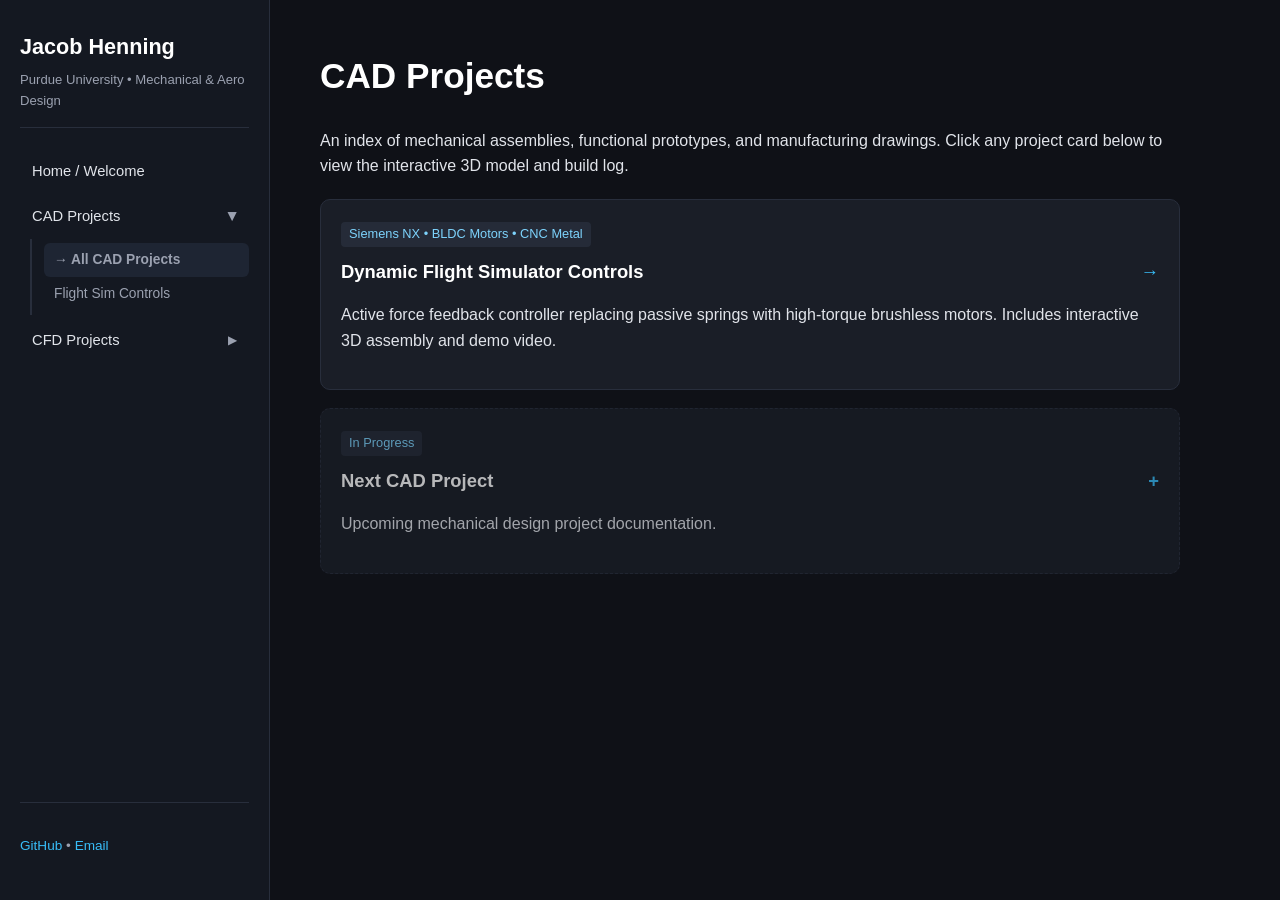
==== cad.html @ f8f02400 "Create cad.html CAD projects dropdown/landing" ====
<!DOCTYPE html>
<html lang="en">
<head>
  <meta charset="UTF-8">
  <meta name="viewport" content="width=device-width, initial-scale=1.0">
  <title>CAD Projects | Jacob Henning</title>
  <link rel="stylesheet" href="style.css">
</head>
<body>

  <!-- (Insert the same <aside class="sidebar"> here with 'All CAD Projects' marked active) -->
  <aside class="sidebar">
    <div class="sidebar-brand">
      <h1><a href="index.html">Jacob Henning</a></h1>
      <p class="tagline">Purdue University &bull; Mechanical & Aero Design</p>
    </div>
    <nav class="nav-menu">
      <div class="nav-item"><a href="index.html" class="nav-link">Home / Welcome</a></div>
      <details class="nav-dropdown" open>
        <summary><span>CAD Projects</span><span class="dropdown-arrow">&#9654;</span></summary>
        <ul class="nav-dropdown-items">
          <li><a href="cad.html" class="nav-link active">&rarr; All CAD Projects</a></li>
          <li><a href="flight-controls.html" class="nav-link">Flight Sim Controls</a></li>
        </ul>
      </details>
      <details class="nav-dropdown">
        <summary><span>CFD Projects</span><span class="dropdown-arrow">&#9654;</span></summary>
        <ul class="nav-dropdown-items">
          <li><a href="cfd.html" class="nav-link">&rarr; All CFD Projects</a></li>
          <li><a href="#" class="nav-link">Airfoil Analysis</a></li>
        </ul>
      </details>
    </nav>
    <div class="sidebar-footer">
      <p><a href="https://github.com" target="_blank">GitHub</a> &bull; <a href="mailto:your-email@purdue.edu">Email</a></p>
    </div>
  </aside>

  <main class="main-wrapper">
    <h1>CAD Projects</h1>
    <p>
      An index of mechanical assemblies, functional prototypes, and manufacturing drawings. Click any project card below to view the interactive 3D model and build log.
    </p>

    <div class="card-grid">
      <!-- Card linking to the individual project page -->
      <a href="flight-controls.html" class="card">
        <span class="project-meta">Siemens NX &bull; BLDC Motors &bull; CNC Metal</span>
        <h3>Dynamic Flight Simulator Controls <span class="card-arrow">&rarr;</span></h3>
        <p>
          Active force feedback controller replacing passive springs with high-torque brushless motors. Includes interactive 3D assembly and demo video.
        </p>
      </a>

      <!-- Placeholder card for your next project -->
      <div class="card" style="border-style: dashed; opacity: 0.7;">
        <span class="project-meta">In Progress</span>
        <h3>Next CAD Project <span class="card-arrow">+</span></h3>
        <p>Upcoming mechanical design project documentation.</p>
      </div>
    </div>
  </main>

</body>
</html>
---- style.css ----
:root {
  --bg: #0f1117;
  --sidebar-bg: #141821;
  --card-bg: #1a1e27;
  --card-hover: #212632;
  --border: #282e3c;
  --text: #e1e4ea;
  --muted: #9ba1b0;
  --accent: #38bdf8;
  --accent-hover: #7dd3fc;
  --sidebar-width: 270px;
}

* { box-sizing: border-box; }

body {
  font-family: -apple-system, BlinkMacSystemFont, "Segoe UI", Roboto, Helvetica, Arial, sans-serif;
  margin: 0;
  padding: 0;
  background-color: var(--bg);
  color: var(--text);
  line-height: 1.6;
  display: flex;
  min-height: 100vh;
}

/* Left Sidebar */
.sidebar {
  width: var(--sidebar-width);
  background-color: var(--sidebar-bg);
  border-right: 1px solid var(--border);
  position: fixed;
  top: 0;
  bottom: 0;
  left: 0;
  overflow-y: auto;
  padding: 30px 20px;
  display: flex;
  flex-direction: column;
}

.sidebar-brand {
  margin-bottom: 24px;
  padding-bottom: 16px;
  border-bottom: 1px solid var(--border);
}

.sidebar-brand h1 {
  font-size: 1.35rem;
  margin: 0 0 4px 0;
  color: #fff;
}

.sidebar-brand h1 a { color: inherit; text-decoration: none; }
.sidebar-brand .tagline { font-size: 0.82rem; color: var(--muted); margin: 0; }

/* Navigation & Collapsible Dropdowns */
.nav-menu { list-style: none; padding: 0; margin: 0; flex-grow: 1; }
.nav-item { margin-bottom: 6px; }

.nav-link {
  display: block;
  padding: 8px 12px;
  color: var(--text);
  text-decoration: none;
  border-radius: 6px;
  font-size: 0.92rem;
  transition: background 0.15s ease, color 0.15s ease;
}

.nav-link:hover { background: var(--card-bg); color: var(--accent); }
.nav-link.active { background: #1e2533; color: var(--accent); font-weight: 600; }

.nav-dropdown { margin-bottom: 6px; }

.nav-dropdown summary {
  display: flex;
  align-items: center;
  justify-content: space-between;
  padding: 8px 12px;
  color: var(--text);
  cursor: pointer;
  border-radius: 6px;
  font-size: 0.92rem;
  font-weight: 500;
  user-select: none;
  list-style: none;
}

.nav-dropdown summary::-webkit-details-marker { display: none; }
.nav-dropdown summary:hover { background: var(--card-bg); color: var(--accent); }

.nav-dropdown summary .dropdown-arrow {
  font-size: 0.75rem;
  color: var(--muted);
  transition: transform 0.2s ease;
}

.nav-dropdown[open] summary .dropdown-arrow {
  transform: rotate(90deg);
}

.nav-dropdown-items {
  list-style: none;
  padding: 4px 0 4px 12px;
  margin: 2px 0 6px 10px;
  border-left: 2px solid var(--border);
}

.nav-dropdown-items .nav-link {
  padding: 6px 10px;
  font-size: 0.86rem;
  color: var(--muted);
}

.sidebar-footer {
  padding-top: 18px;
  border-top: 1px solid var(--border);
  font-size: 0.85rem;
  color: var(--muted);
}

.sidebar-footer a { color: var(--accent); text-decoration: none; }

/* Main Content Area */
.main-wrapper {
  margin-left: var(--sidebar-width);
  flex-grow: 1;
  padding: 48px 50px 80px 50px;
  max-width: 960px;
}

/* In-Page Table of Contents */
.page-toc {
  background: var(--sidebar-bg);
  border: 1px solid var(--border);
  border-radius: 8px;
  padding: 16px 20px;
  margin-bottom: 35px;
}

.page-toc-title {
  font-size: 0.8rem;
  font-weight: 600;
  text-transform: uppercase;
  letter-spacing: 0.05em;
  color: var(--muted);
  margin-bottom: 8px;
}

.page-toc ul { margin: 0; padding-left: 18px; }
.page-toc li { margin-bottom: 4px; }
.page-toc a { color: var(--accent); text-decoration: none; font-size: 0.92rem; }
.page-toc a:hover { text-decoration: underline; }

/* Section Header Links */
.section-header-link {
  color: #fff;
  text-decoration: none;
  display: inline-flex;
  align-items: center;
  gap: 8px;
}

.section-header-link:hover { color: var(--accent); }
.section-header-link .arrow { transition: transform 0.15s ease; opacity: 0.7; }
.section-header-link:hover .arrow { transform: translateX(4px); opacity: 1; }

h1 { font-size: 2.2rem; margin-top: 0; color: #fff; }
h2 {
  font-size: 1.5rem;
  margin-top: 40px;
  margin-bottom: 14px;
  padding-bottom: 8px;
  border-bottom: 1px solid var(--border);
}

/* Project Cards */
.card-grid { display: grid; grid-template-columns: 1fr; gap: 18px; margin: 20px 0 35px 0; }

.card {
  background: var(--card-bg);
  border: 1px solid var(--border);
  border-radius: 10px;
  padding: 20px;
  text-decoration: none;
  color: inherit;
  display: block;
  transition: transform 0.15s ease, border-color 0.15s ease, background 0.15s ease;
}

.card:hover {
  border-color: #3b4254;
  background: var(--card-hover);
  transform: translateY(-2px);
}

.card h3 {
  margin: 0 0 8px 0;
  font-size: 1.15rem;
  color: #fff;
  display: flex;
  justify-content: space-between;
}

.card-arrow { color: var(--accent); }

.project-meta {
  display: inline-block;
  background: #252b38;
  color: #7dd3fc;
  padding: 2px 8px;
  border-radius: 4px;
  font-size: 0.8rem;
  margin-bottom: 10px;
}

/* Media Containers */
.video-container {
  position: relative;
  padding-bottom: 56.25%;
  height: 0;
  overflow: hidden;
  border-radius: 8px;
  margin-top: 20px;
  background: #000;
}

.video-container iframe {
  position: absolute;
  top: 0;
  left: 0;
  width: 100%;
  height: 100%;
  border: 0;
}

model-viewer {
  width: 100%;
  height: 460px;
  background-color: #12141a;
  border-radius: 8px;
  margin-bottom: 20px;
  border: 1px solid var(--border);
}

/* Responsive for Mobile */
@media (max-width: 768px) {
  body { flex-direction: column; }
  .sidebar { position: static; width: 100%; height: auto; border-right: none; border-bottom: 1px solid var(--border); }
  .main-wrapper { margin-left: 0; padding: 28px 18px 60px 18px; }
}
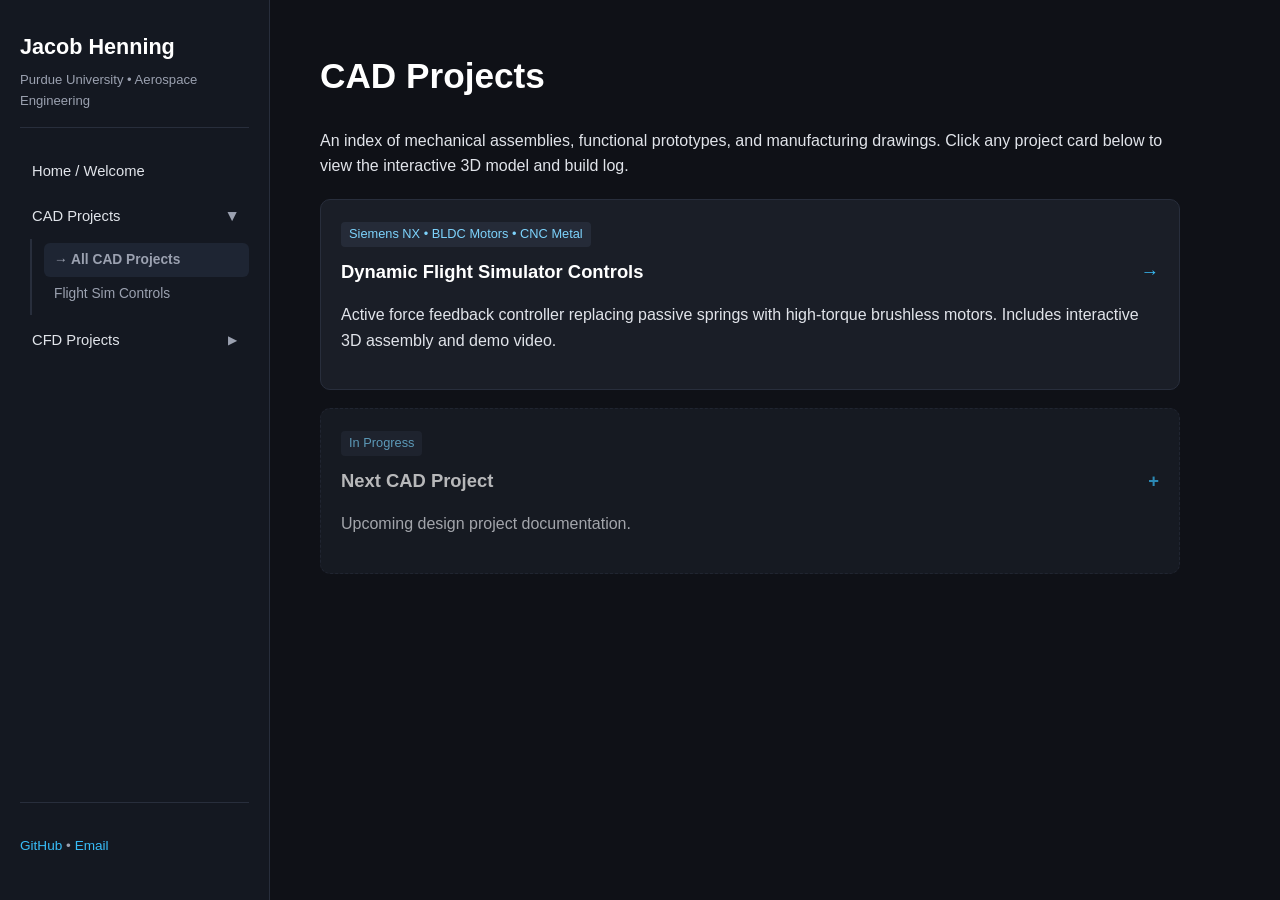
==== commit e221bc47: "Update cad.html" ====
--- a/cad.html
+++ b/cad.html
@@ -12,7 +12,7 @@
   <aside class="sidebar">
     <div class="sidebar-brand">
       <h1><a href="index.html">Jacob Henning</a></h1>
-      <p class="tagline">Purdue University &bull; Mechanical & Aero Design</p>
+      <p class="tagline">Purdue University &bull; Aerospace Engineering</p>
     </div>
     <nav class="nav-menu">
       <div class="nav-item"><a href="index.html" class="nav-link">Home / Welcome</a></div>
@@ -32,7 +32,7 @@
       </details>
     </nav>
     <div class="sidebar-footer">
-      <p><a href="https://github.com" target="_blank">GitHub</a> &bull; <a href="mailto:your-email@purdue.edu">Email</a></p>
+      <p><a href="https://github.com/EngineeringJH/EngineeringJH.github.io" target="_blank">GitHub</a> &bull; <a href="mailto:hennin28@purdue.edu">Email</a></p>
     </div>
   </aside>
 
@@ -56,7 +56,7 @@
       <div class="card" style="border-style: dashed; opacity: 0.7;">
         <span class="project-meta">In Progress</span>
         <h3>Next CAD Project <span class="card-arrow">+</span></h3>
-        <p>Upcoming mechanical design project documentation.</p>
+        <p>Upcoming design project documentation.</p>
       </div>
     </div>
   </main>
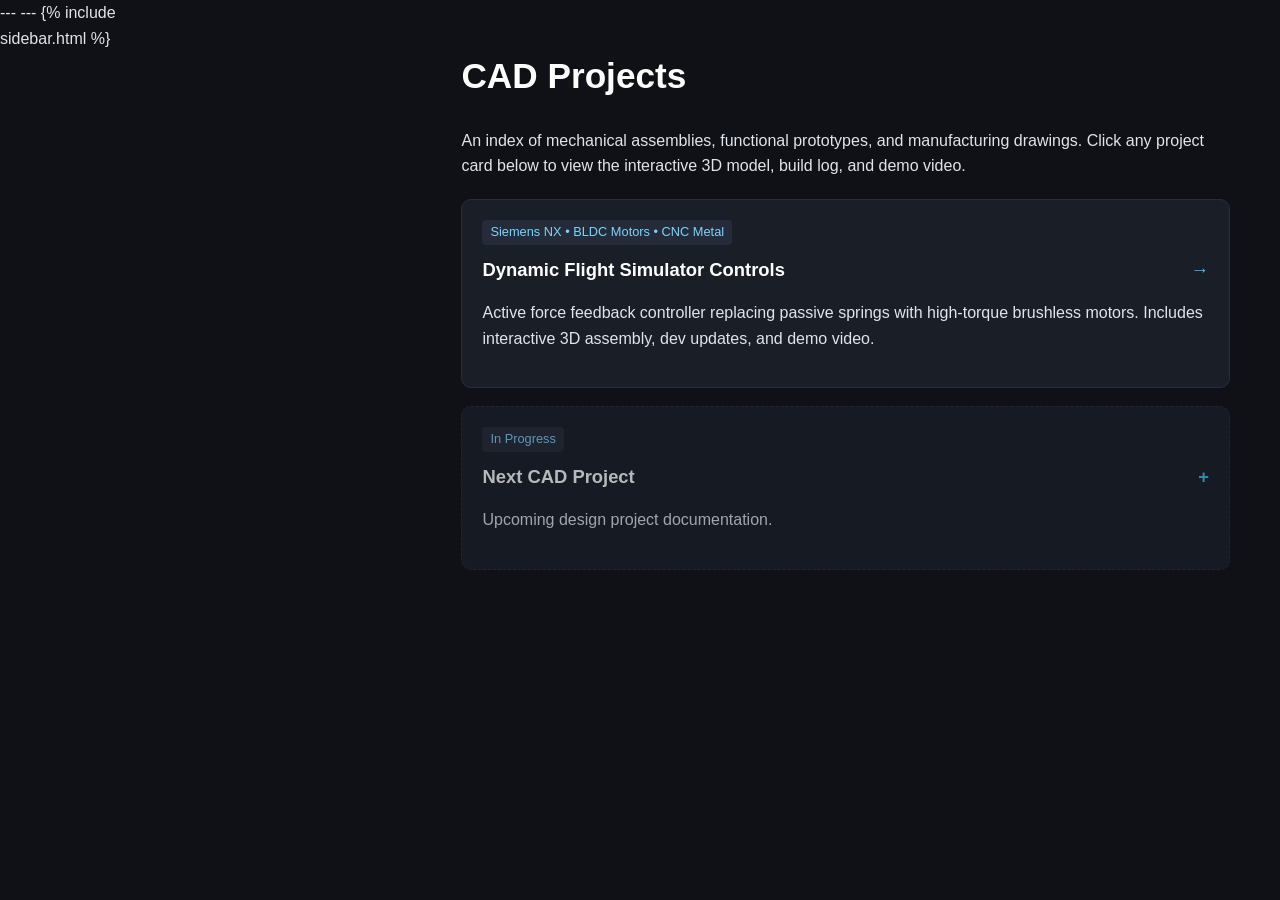
==== commit f3717746: "Update cad.html" ====
--- a/cad.html
+++ b/cad.html
@@ -1,3 +1,5 @@
+---
+---
 <!DOCTYPE html>
 <html lang="en">
 <head>
@@ -8,51 +10,26 @@
 </head>
 <body>
 
-  <!-- (Insert the same <aside class="sidebar"> here with 'All CAD Projects' marked active) -->
-  <aside class="sidebar">
-    <div class="sidebar-brand">
-      <h1><a href="index.html">Jacob Henning</a></h1>
-      <p class="tagline">Purdue University &bull; Aerospace Engineering</p>
-    </div>
-    <nav class="nav-menu">
-      <div class="nav-item"><a href="index.html" class="nav-link">Home / Welcome</a></div>
-      <details class="nav-dropdown" open>
-        <summary><span>CAD Projects</span><span class="dropdown-arrow">&#9654;</span></summary>
-        <ul class="nav-dropdown-items">
-          <li><a href="cad.html" class="nav-link active">&rarr; All CAD Projects</a></li>
-          <li><a href="flight-controls.html" class="nav-link">Flight Sim Controls</a></li>
-        </ul>
-      </details>
-      <details class="nav-dropdown">
-        <summary><span>CFD Projects</span><span class="dropdown-arrow">&#9654;</span></summary>
-        <ul class="nav-dropdown-items">
-          <li><a href="cfd.html" class="nav-link">&rarr; All CFD Projects</a></li>
-          <li><a href="#" class="nav-link">Airfoil Analysis</a></li>
-        </ul>
-      </details>
-    </nav>
-    <div class="sidebar-footer">
-      <p><a href="https://github.com/EngineeringJH/EngineeringJH.github.io" target="_blank">GitHub</a> &bull; <a href="mailto:hennin28@purdue.edu">Email</a></p>
-    </div>
-  </aside>
+  <!-- Automatically pulls your master sidebar from _includes/sidebar.html -->
+  {% include sidebar.html %}
 
   <main class="main-wrapper">
     <h1>CAD Projects</h1>
     <p>
-      An index of mechanical assemblies, functional prototypes, and manufacturing drawings. Click any project card below to view the interactive 3D model and build log.
+      An index of mechanical assemblies, functional prototypes, and manufacturing drawings. Click any project card below to view the interactive 3D model, build log, and demo video.
     </p>
 
     <div class="card-grid">
-      <!-- Card linking to the individual project page -->
+      <!-- Dynamic Flight Simulator Controls Card -->
       <a href="flight-controls.html" class="card">
         <span class="project-meta">Siemens NX &bull; BLDC Motors &bull; CNC Metal</span>
         <h3>Dynamic Flight Simulator Controls <span class="card-arrow">&rarr;</span></h3>
         <p>
-          Active force feedback controller replacing passive springs with high-torque brushless motors. Includes interactive 3D assembly and demo video.
+          Active force feedback controller replacing passive springs with high-torque brushless motors. Includes interactive 3D assembly, dev updates, and demo video.
         </p>
       </a>
 
-      <!-- Placeholder card for your next project -->
+      <!-- Placeholder card for upcoming project -->
       <div class="card" style="border-style: dashed; opacity: 0.7;">
         <span class="project-meta">In Progress</span>
         <h3>Next CAD Project <span class="card-arrow">+</span></h3>
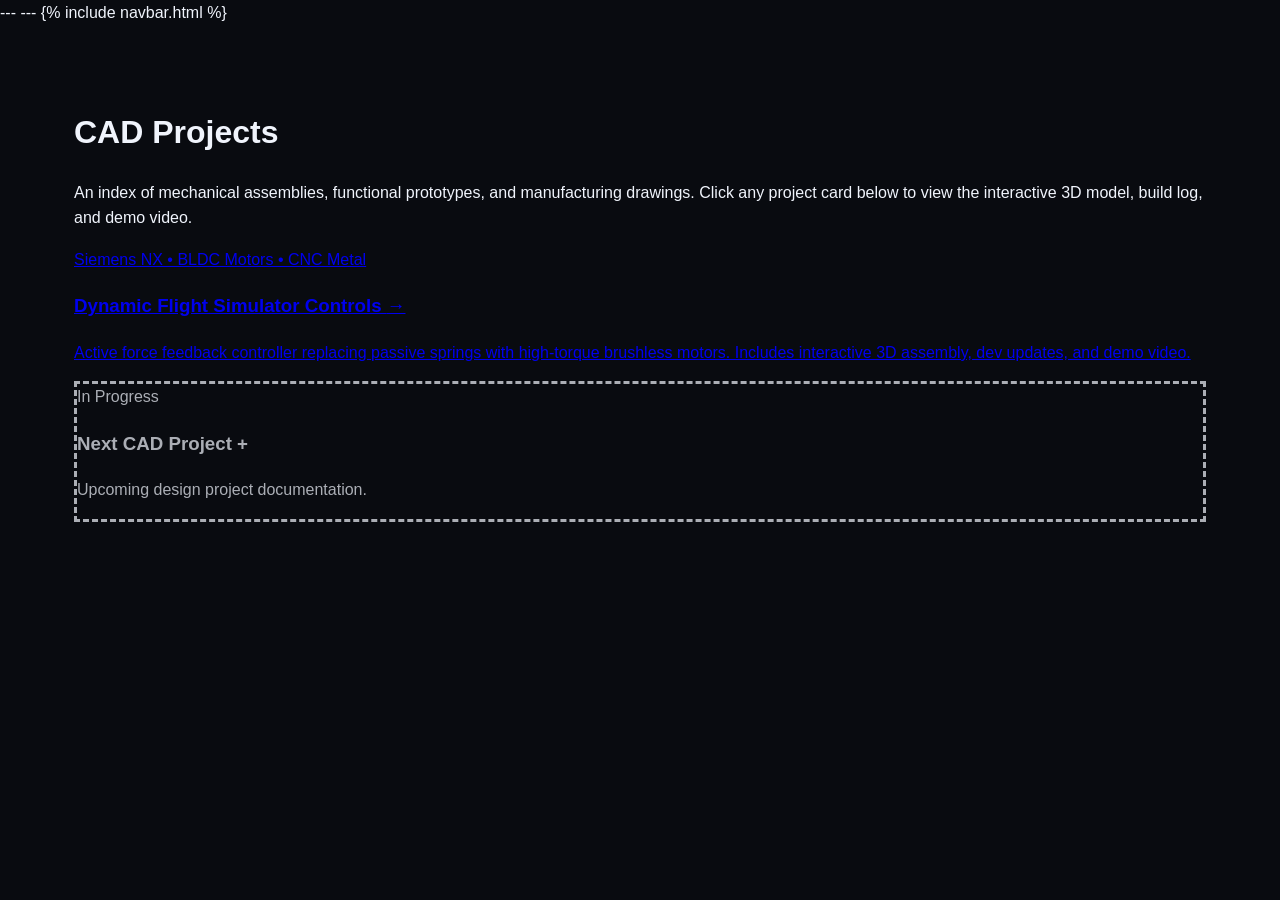
==== commit fe2c608a: "Update cad.html" ====
--- a/cad.html
+++ b/cad.html
@@ -11,9 +11,9 @@
 <body>
 
   <!-- Automatically pulls your master sidebar from _includes/sidebar.html -->
-  {% include sidebar.html %}
+  {% include navbar.html %}
 
-  <main class="main-wrapper">
+  <main class="container">
     <h1>CAD Projects</h1>
     <p>
       An index of mechanical assemblies, functional prototypes, and manufacturing drawings. Click any project card below to view the interactive 3D model, build log, and demo video.
--- a/style.css
+++ b/style.css
@@ -1,228 +1,348 @@
 :root {
-  --bg: #0f1117;
-  --sidebar-bg: #141821;
-  --card-bg: #1a1e27;
-  --card-hover: #212632;
-  --border: #282e3c;
-  --text: #e1e4ea;
-  --muted: #9ba1b0;
-  --accent: #38bdf8;
-  --accent-hover: #7dd3fc;
-  --sidebar-width: 270px;
+  --bg-dark: #090b10;
+  --bg-card: #11141c;
+  --bg-card-hover: #161b26;
+  --border: #1e2638;
+  --border-focus: #00a3ff;
+  --text-main: #f0f4fc;
+  --text-muted: #8b95a8;
+  --accent-cyan: #00a3ff;
+  --accent-glow: rgba(0, 163, 255, 0.15);
 }
 
 * { box-sizing: border-box; }
 
 body {
-  font-family: -apple-system, BlinkMacSystemFont, "Segoe UI", Roboto, Helvetica, Arial, sans-serif;
+  font-family: -apple-system, BlinkMacSystemFont, "Segoe UI", Roboto, "Helvetica Neue", Arial, sans-serif;
   margin: 0;
   padding: 0;
-  background-color: var(--bg);
-  color: var(--text);
+  background-color: var(--bg-dark);
+  color: var(--text-main);
   line-height: 1.6;
-  display: flex;
-  min-height: 100vh;
-}
-
-/* Left Sidebar */
-.sidebar {
-  width: var(--sidebar-width);
-  background-color: var(--sidebar-bg);
-  border-right: 1px solid var(--border);
-  position: fixed;
+}
+
+/* --- TOP NAVBAR --- */
+.av-navbar {
+  position: sticky;
   top: 0;
-  bottom: 0;
   left: 0;
-  overflow-y: auto;
-  padding: 30px 20px;
+  width: 100%;
+  background: rgba(9, 11, 16, 0.88);
+  backdrop-filter: blur(12px);
+  border-bottom: 1px solid var(--border);
+  z-index: 1000;
+}
+
+.nav-container {
+  max-width: 1180px;
+  margin: 0 auto;
+  padding: 0 24px;
+  height: 68px;
+  display: flex;
+  align-items: center;
+  justify-content: space-between;
+}
+
+.nav-brand {
+  display: flex;
+  align-items: center;
+  gap: 12px;
+  text-decoration: none;
+  color: var(--text-main);
+}
+
+.brand-monogram {
+  background: linear-gradient(135deg, #00a3ff, #0051ff);
+  color: #fff;
+  font-weight: 800;
+  font-size: 0.95rem;
+  letter-spacing: 0.05em;
+  padding: 6px 10px;
+  border-radius: 4px;
+}
+
+.brand-text {
+  font-weight: 700;
+  font-size: 1.05rem;
+  letter-spacing: -0.01em;
+}
+
+.brand-sub {
+  font-size: 0.8rem;
+  color: var(--accent-cyan);
+  font-weight: 500;
+}
+
+.nav-links {
+  display: flex;
+  align-items: center;
+  gap: 20px;
+}
+
+.nav-item {
+  color: var(--text-muted);
+  text-decoration: none;
+  font-size: 0.9rem;
+  font-weight: 500;
+  transition: color 0.15s ease;
+  display: inline-flex;
+  align-items: center;
+  gap: 4px;
+}
+
+.nav-item:hover { color: #fff; }
+
+.nav-btn {
+  border: 1px solid var(--border);
+  padding: 6px 14px;
+  border-radius: 4px;
+  color: #fff;
+  transition: all 0.15s ease;
+}
+
+.nav-btn:hover {
+  border-color: var(--accent-cyan);
+  background: var(--accent-glow);
+}
+
+/* Dropdown Hover */
+.nav-dropdown-wrapper {
+  position: relative;
+}
+
+.nav-dropdown-menu {
+  display: none;
+  position: absolute;
+  top: 100%;
+  left: 0;
+  background: #11141c;
+  border: 1px solid var(--border);
+  border-radius: 6px;
+  padding: 8px 0;
+  min-width: 240px;
+  box-shadow: 0 16px 32px rgba(0, 0, 0, 0.6);
+}
+
+.nav-dropdown-wrapper:hover .nav-dropdown-menu {
+  display: block;
+}
+
+.dropdown-item {
+  display: block;
+  padding: 10px 18px;
+  color: var(--text-muted);
+  text-decoration: none;
+  font-size: 0.85rem;
+}
+
+.dropdown-item:hover {
+  background: #1a202c;
+  color: #fff;
+}
+
+/* --- HERO SECTION --- */
+.hero {
+  border-bottom: 1px solid var(--border);
+  padding: 90px 24px 70px 24px;
+  background: radial-gradient(circle at 80% 20%, rgba(0, 163, 255, 0.08), transparent 45%);
+}
+
+.hero-inner {
+  max-width: 1180px;
+  margin: 0 auto;
+}
+
+.hero-tag {
+  display: inline-block;
+  font-size: 0.8rem;
+  font-family: monospace;
+  color: var(--accent-cyan);
+  letter-spacing: 0.1em;
+  text-transform: uppercase;
+  margin-bottom: 16px;
+  background: rgba(0, 163, 255, 0.1);
+  padding: 4px 10px;
+  border: 1px solid rgba(0, 163, 255, 0.25);
+  border-radius: 3px;
+}
+
+.hero h1 {
+  font-size: 3rem;
+  line-height: 1.15;
+  margin: 0 0 16px 0;
+  font-weight: 800;
+  letter-spacing: -0.02em;
+  color: #fff;
+}
+
+.hero p {
+  max-width: 760px;
+  font-size: 1.12rem;
+  color: var(--text-muted);
+  margin: 0 0 28px 0;
+}
+
+.hero-cta {
+  display: flex;
+  gap: 14px;
+}
+
+.btn-primary {
+  background: var(--accent-cyan);
+  color: #000;
+  font-weight: 600;
+  padding: 10px 20px;
+  border-radius: 4px;
+  text-decoration: none;
+  font-size: 0.92rem;
+  transition: transform 0.15s ease, opacity 0.15s ease;
+}
+
+.btn-primary:hover { opacity: 0.9; transform: translateY(-1px); }
+
+.btn-secondary {
+  border: 1px solid var(--border);
+  color: #fff;
+  padding: 10px 20px;
+  border-radius: 4px;
+  text-decoration: none;
+  font-size: 0.92rem;
+}
+
+.btn-secondary:hover { border-color: var(--accent-cyan); }
+
+/* --- MAIN CONTAINER --- */
+.container {
+  max-width: 1180px;
+  margin: 0 auto;
+  padding: 60px 24px;
+}
+
+.section-label {
+  font-family: monospace;
+  font-size: 0.85rem;
+  color: var(--accent-cyan);
+  letter-spacing: 0.08em;
+  margin-bottom: 8px;
+}
+
+.section-title {
+  font-size: 1.8rem;
+  font-weight: 700;
+  color: #fff;
+  margin: 0 0 32px 0;
+}
+
+/* --- AEROSPACE GRID & DOSSIER CARDS --- */
+.grid-2 {
+  display: grid;
+  grid-template-columns: repeat(auto-fit, minmax(360px, 1fr));
+  gap: 24px;
+  margin-bottom: 60px;
+}
+
+.av-card {
+  background: var(--bg-card);
+  border: 1px solid var(--border);
+  border-radius: 6px;
+  padding: 28px;
+  text-decoration: none;
+  color: inherit;
   display: flex;
   flex-direction: column;
-}
-
-.sidebar-brand {
+  transition: all 0.2s ease;
+}
+
+.av-card:hover {
+  background: var(--bg-card-hover);
+  border-color: #2e3b52;
+  transform: translateY(-2px);
+  box-shadow: 0 8px 24px rgba(0, 0, 0, 0.4);
+}
+
+.card-index {
+  font-family: monospace;
+  font-size: 0.8rem;
+  color: var(--accent-cyan);
+  margin-bottom: 12px;
+}
+
+.av-card h3 {
+  font-size: 1.35rem;
+  color: #fff;
+  margin: 0 0 10px 0;
+  display: flex;
+  justify-content: space-between;
+}
+
+.card-desc {
+  color: var(--text-muted);
+  font-size: 0.92rem;
+  flex-grow: 1;
+  margin-bottom: 20px;
+}
+
+.card-specs-row {
+  display: flex;
+  gap: 16px;
+  border-top: 1px solid var(--border);
+  padding-top: 14px;
+  font-size: 0.82rem;
+  color: var(--text-muted);
+}
+
+.card-specs-row strong {
+  color: #fff;
+}
+
+/* --- FOOTER --- */
+.av-footer {
+  border-top: 1px solid var(--border);
+  background: #06070a;
+  padding: 50px 24px 30px 24px;
+  color: var(--text-muted);
+  font-size: 0.88rem;
+}
+
+.footer-inner {
+  max-width: 1180px;
+  margin: 0 auto;
+  display: flex;
+  justify-content: space-between;
+  align-items: center;
+  flex-wrap: wrap;
+  gap: 20px;
+}
+
+.footer-inner a {
+  color: var(--accent-cyan);
+  text-decoration: none;
+}
+
+/* --- BACK BUTTON & PROJECT DETAIL STYLING --- */
+.back-btn {
+  display: inline-flex;
+  align-items: center;
+  gap: 6px;
+  background: var(--bg-card);
+  color: var(--text-muted);
+  border: 1px solid var(--border);
+  border-radius: 4px;
+  padding: 8px 16px;
+  font-size: 0.85rem;
+  text-decoration: none;
   margin-bottom: 24px;
-  padding-bottom: 16px;
-  border-bottom: 1px solid var(--border);
-}
-
-.sidebar-brand h1 {
-  font-size: 1.35rem;
-  margin: 0 0 4px 0;
-  color: #fff;
-}
-
-.sidebar-brand h1 a { color: inherit; text-decoration: none; }
-.sidebar-brand .tagline { font-size: 0.82rem; color: var(--muted); margin: 0; }
-
-/* Navigation & Collapsible Dropdowns */
-.nav-menu { list-style: none; padding: 0; margin: 0; flex-grow: 1; }
-.nav-item { margin-bottom: 6px; }
-
-.nav-link {
-  display: block;
-  padding: 8px 12px;
-  color: var(--text);
-  text-decoration: none;
-  border-radius: 6px;
-  font-size: 0.92rem;
-  transition: background 0.15s ease, color 0.15s ease;
-}
-
-.nav-link:hover { background: var(--card-bg); color: var(--accent); }
-.nav-link.active { background: #1e2533; color: var(--accent); font-weight: 600; }
-
-.nav-dropdown { margin-bottom: 6px; }
-
-.nav-dropdown summary {
-  display: flex;
-  align-items: center;
-  justify-content: space-between;
-  padding: 8px 12px;
-  color: var(--text);
-  cursor: pointer;
-  border-radius: 6px;
-  font-size: 0.92rem;
-  font-weight: 500;
-  user-select: none;
-  list-style: none;
-}
-
-.nav-dropdown summary::-webkit-details-marker { display: none; }
-.nav-dropdown summary:hover { background: var(--card-bg); color: var(--accent); }
-
-.nav-dropdown summary .dropdown-arrow {
-  font-size: 0.75rem;
-  color: var(--muted);
-  transition: transform 0.2s ease;
-}
-
-.nav-dropdown[open] summary .dropdown-arrow {
-  transform: rotate(90deg);
-}
-
-.nav-dropdown-items {
-  list-style: none;
-  padding: 4px 0 4px 12px;
-  margin: 2px 0 6px 10px;
-  border-left: 2px solid var(--border);
-}
-
-.nav-dropdown-items .nav-link {
-  padding: 6px 10px;
-  font-size: 0.86rem;
-  color: var(--muted);
-}
-
-.sidebar-footer {
-  padding-top: 18px;
-  border-top: 1px solid var(--border);
-  font-size: 0.85rem;
-  color: var(--muted);
-}
-
-.sidebar-footer a { color: var(--accent); text-decoration: none; }
-
-/* Main Content Area */
-.main-wrapper {
-  margin-left: var(--sidebar-width);
-  flex-grow: 1;
-  padding: 48px 50px 80px 50px;
-  max-width: 960px;
-}
-
-/* In-Page Table of Contents */
-.page-toc {
-  background: var(--sidebar-bg);
-  border: 1px solid var(--border);
-  border-radius: 8px;
-  padding: 16px 20px;
-  margin-bottom: 35px;
-}
-
-.page-toc-title {
-  font-size: 0.8rem;
-  font-weight: 600;
-  text-transform: uppercase;
-  letter-spacing: 0.05em;
-  color: var(--muted);
-  margin-bottom: 8px;
-}
-
-.page-toc ul { margin: 0; padding-left: 18px; }
-.page-toc li { margin-bottom: 4px; }
-.page-toc a { color: var(--accent); text-decoration: none; font-size: 0.92rem; }
-.page-toc a:hover { text-decoration: underline; }
-
-/* Section Header Links */
-.section-header-link {
-  color: #fff;
-  text-decoration: none;
-  display: inline-flex;
-  align-items: center;
-  gap: 8px;
-}
-
-.section-header-link:hover { color: var(--accent); }
-.section-header-link .arrow { transition: transform 0.15s ease; opacity: 0.7; }
-.section-header-link:hover .arrow { transform: translateX(4px); opacity: 1; }
-
-h1 { font-size: 2.2rem; margin-top: 0; color: #fff; }
-h2 {
-  font-size: 1.5rem;
-  margin-top: 40px;
-  margin-bottom: 14px;
-  padding-bottom: 8px;
-  border-bottom: 1px solid var(--border);
-}
-
-/* Project Cards */
-.card-grid { display: grid; grid-template-columns: 1fr; gap: 18px; margin: 20px 0 35px 0; }
-
-.card {
-  background: var(--card-bg);
-  border: 1px solid var(--border);
-  border-radius: 10px;
-  padding: 20px;
-  text-decoration: none;
-  color: inherit;
-  display: block;
-  transition: transform 0.15s ease, border-color 0.15s ease, background 0.15s ease;
-}
-
-.card:hover {
-  border-color: #3b4254;
-  background: var(--card-hover);
-  transform: translateY(-2px);
-}
-
-.card h3 {
-  margin: 0 0 8px 0;
-  font-size: 1.15rem;
-  color: #fff;
-  display: flex;
-  justify-content: space-between;
-}
-
-.card-arrow { color: var(--accent); }
-
-.project-meta {
-  display: inline-block;
-  background: #252b38;
-  color: #7dd3fc;
-  padding: 2px 8px;
-  border-radius: 4px;
-  font-size: 0.8rem;
-  margin-bottom: 10px;
-}
-
-/* Media Containers */
+}
+
+.back-btn:hover { border-color: var(--accent-cyan); color: #fff; }
+
 .video-container {
   position: relative;
   padding-bottom: 56.25%;
   height: 0;
+  border-radius: 6px;
   overflow: hidden;
-  border-radius: 8px;
-  margin-top: 20px;
+  margin: 24px 0;
   background: #000;
 }
 
@@ -237,16 +357,60 @@
 
 model-viewer {
   width: 100%;
-  height: 460px;
-  background-color: #12141a;
-  border-radius: 8px;
+  height: 480px;
+  background-color: #0b0d12;
+  border-radius: 6px;
+  border: 1px solid var(--border);
   margin-bottom: 20px;
-  border: 1px solid var(--border);
-}
-
-/* Responsive for Mobile */
+}
+
+/* Build Log */
+.update-log {
+  background: var(--bg-card);
+  border: 1px solid var(--border);
+  border-radius: 6px;
+  margin-bottom: 12px;
+}
+
+.update-log summary {
+  list-style: none;
+  display: flex;
+  align-items: center;
+  gap: 12px;
+  padding: 14px 18px;
+  cursor: pointer;
+  user-select: none;
+}
+
+.update-log summary::-webkit-details-marker,
+.update-log summary::marker { display: none !important; }
+
+.update-arrow {
+  color: var(--text-muted);
+  font-size: 0.75rem;
+  transition: transform 0.2s ease;
+}
+
+.update-log[open] summary .update-arrow { transform: rotate(90deg); }
+
+.update-date-badge {
+  background: rgba(0, 163, 255, 0.1);
+  color: var(--accent-cyan);
+  border: 1px solid rgba(0, 163, 255, 0.2);
+  padding: 2px 8px;
+  border-radius: 3px;
+  font-size: 0.8rem;
+  font-family: monospace;
+}
+
+.update-content {
+  padding: 12px 20px 20px 20px;
+  border-top: 1px solid var(--border);
+  background: #0d1017;
+}
+
 @media (max-width: 768px) {
-  body { flex-direction: column; }
-  .sidebar { position: static; width: 100%; height: auto; border-right: none; border-bottom: 1px solid var(--border); }
-  .main-wrapper { margin-left: 0; padding: 28px 18px 60px 18px; }
-}
+  .hero h1 { font-size: 2.1rem; }
+  .grid-2 { grid-template-columns: 1fr; }
+  .nav-links { display: none; } /* Mobile simplified */
+}
